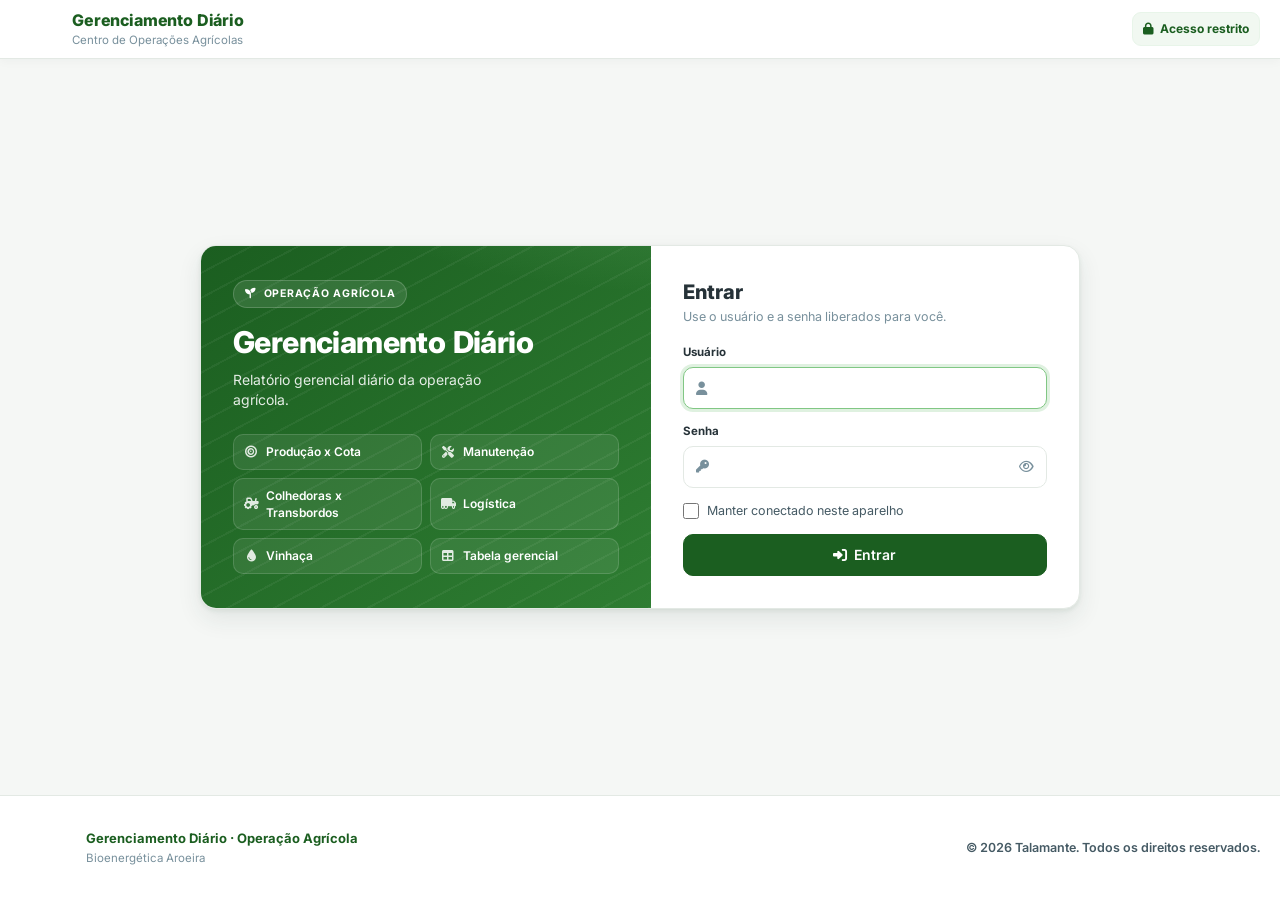
==== acessos.html @ efb39b49 "Add files via upload" ====
<!DOCTYPE html>
<html lang="pt-BR">
<head>
  <meta charset="UTF-8">
  <meta name="viewport" content="width=device-width, initial-scale=1.0">
  <meta name="robots" content="noindex">
  <title>Gerenciar Acessos · Gerenciamento Diário</title>
  <link rel="icon" type="image/png" href="assets/favicon.png">
  <link href="https://fonts.googleapis.com/css2?family=Inter:wght@400;500;600;700;800&display=swap" rel="stylesheet">
  <link rel="stylesheet" href="https://cdnjs.cloudflare.com/ajax/libs/font-awesome/6.5.2/css/all.min.css">
  <link rel="stylesheet" href="style.css?v=20261006b">
  <style>
    body { background: #F4F7F5; }
    .adm { max-width: 760px; margin: 0 auto; padding: 24px 16px 48px; }
    .adm__head { display: flex; align-items: center; gap: 12px; margin-bottom: 18px; }
    .adm__head img { width: 40px; height: 40px; object-fit: contain; }
    .adm__head h1 { font-size: 1.25rem; margin: 0; color: #1F2A24; }
    .adm__head small { color: #6B7A72; }
    .adm__head a { margin-left: auto; text-decoration: none; }
    .box { background: #fff; border: 1px solid #E3E8E4; border-radius: 14px; padding: 18px 18px 16px; margin-bottom: 16px; }
    .box h2 { font-size: 1rem; margin: 0 0 4px; color: #1F2A24; display: flex; align-items: center; gap: 8px; }
    .box h2 i { color: var(--green-700); }
    .box > p { margin: 0 0 14px; color: #6B7A72; font-size: .86rem; line-height: 1.5; }
    .row { display: grid; grid-template-columns: 1fr 1fr auto; gap: 10px; align-items: end; }
    @media (max-width: 600px) { .row { grid-template-columns: 1fr; } }
    .fld { display: grid; gap: 6px; font-size: .8rem; font-weight: 600; color: #46524B; }
    .fld input { font: inherit; font-weight: 500; font-size: .92rem; padding: 9px 11px; border: 1px solid #D5DDD7; border-radius: 10px; background: #FAFCFA; width: 100%; box-sizing: border-box; }
    .fld input:focus { outline: 3px solid rgba(46,125,50,.25); border-color: var(--green-700); background: #fff; }
    .pwrow { display: flex; gap: 6px; }
    table.us { width: 100%; border-collapse: collapse; font-size: .88rem; }
    table.us th, table.us td { text-align: left; padding: 9px 8px; border-bottom: 1px solid #EEF2EF; }
    table.us th { font-size: .74rem; text-transform: uppercase; letter-spacing: .04em; color: #6B7A72; }
    table.us td:last-child { text-align: right; }
    .pend { display: none; align-items: center; gap: 10px; flex-wrap: wrap; background: #FFF8E1; border: 1px solid #F9E0A0; color: #6D5200; border-radius: 12px; padding: 12px 14px; margin-bottom: 16px; font-size: .88rem; }
    .pend.is-on { display: flex; }
    .pend .btn { margin-left: auto; }
    .msg { font-size: .85rem; margin: 10px 0 0; }
    .msg.bad { color: #C62828; } .msg.ok { color: var(--green-700); }
    ol.passos { margin: 0; padding-left: 20px; font-size: .88rem; color: #46524B; line-height: 1.7; }
    code { background: #F1F4F2; padding: 1px 6px; border-radius: 6px; font-size: .85em; }
  </style>
</head>
<body class="auth-locked">
  <main class="adm" id="app"></main>
  <div class="toast" id="toast" role="status" aria-live="polite"></div>

  <script src="acesso.js?v=20261006b"></script>
  <script>
  (async () => {
    const A = window.Acesso, $ = s => document.querySelector(s), esc = A.esc;
    const toast = (h, ms = 3500) => { const t = $('#toast'); t.innerHTML = h; t.classList.add('is-on'); clearTimeout(toast._t); toast._t = setTimeout(() => t.classList.remove('is-on'), ms); };
    const download = (name, obj) => { const a = document.createElement('a'); a.href = URL.createObjectURL(new Blob([JSON.stringify(obj, null, 1)], { type: 'application/json' })); a.download = name; document.body.appendChild(a); a.click(); setTimeout(() => { URL.revokeObjectURL(a.href); a.remove(); }, 500); };
    const genPass = () => { const c = 'ABCDEFGHJKLMNPQRSTUVWXYZabcdefghijkmnpqrstuvwxyz23456789'; const r = crypto.getRandomValues(new Uint32Array(12)); return [...r].map(x => c[x % c.length]).join('').replace(/(.{4})(?!$)/g, '$1-'); };
    let cfg = await A.loadConfig(), pendente = false;

    const shell = inner => {
      document.body.classList.remove('auth-locked');
      $('#app').innerHTML = `<header class="adm__head"><img src="assets/logo-icon.png" alt="" onerror="this.remove()"><div><h1>Gerenciar acessos</h1><small>Usuários liberados do painel Gerenciamento Diário</small></div><a class="btn" href="./"><i class="fa-solid fa-chart-column"></i><span>Abrir painel</span></a></header>${inner}`;
    };

    /* ---------- Primeiro acesso ---------- */
    if (!cfg) {
      shell(`<section class="box"><h2><i class="fa-solid fa-user-shield"></i>Criar o primeiro acesso</h2>
        <p>Ainda não existe <code>acesso.json</code> no site. Crie o seu usuário de administrador — com ele você libera os demais depois.</p>
        <form id="fNew" class="row" autocomplete="off">
          <label class="fld">Usuário<input name="u" required placeholder="ex.: talamante"></label>
          <label class="fld">Senha (mín. 8)<input name="p" type="password" required minlength="8" autocomplete="new-password"></label>
          <button class="btn btn--primary" type="submit"><i class="fa-solid fa-check"></i><span>Criar</span></button>
        </form><p class="msg bad" id="mNew" hidden></p></section>`);
      $('#fNew').addEventListener('submit', async e => {
        e.preventDefault(); const f = e.target;
        if (!A.checkPass(f.p.value)) { $('#mNew').textContent = 'A senha precisa ter pelo menos 8 caracteres.'; $('#mNew').hidden = false; return; }
        cfg = await A.createConfig(f.u.value, f.p.value); pendente = true; manager(true);
      });
      return;
    }

    /* ---------- Login do administrador ---------- */
    A.config = cfg;
    await A.gate();
    manager(false);

    /* ---------- Painel de gestão ---------- */
    function manager(novo) {
      shell(`
        <div class="pend" id="pend"><i class="fa-solid fa-triangle-exclamation"></i><span>Alterações ainda não publicadas. Baixe o <b>acesso.json</b> e substitua no GitHub.</span>
          <button class="btn btn--primary" id="bDown"><i class="fa-solid fa-download"></i><span>Baixar acesso.json</span></button></div>
        ${novo ? `<section class="box"><h2><i class="fa-solid fa-list-check"></i>Para ativar o login</h2><ol class="passos">
          <li>Clique em <b>Baixar acesso.json</b> (aviso amarelo acima).</li>
          <li>Em <b>Proteger arquivos</b> (abaixo), selecione o <code>dados.json</code> e o <code>analise.json</code> atuais e baixe as versões protegidas.</li>
          <li>No GitHub, envie <code>acesso.json</code>, <code>dados.json</code> e <code>analise.json</code> protegidos (junto com <code>acesso.js</code>, <code>acessos.html</code>, <code>index.html</code>, <code>script.js</code> e <code>style.css</code>).</li></ol></section>` : ''}
        <section class="box"><h2><i class="fa-solid fa-users"></i>Usuários liberados</h2>
          <p>Só quem está nesta lista consegue entrar no painel e ler os números.</p>
          <table class="us"><thead><tr><th>Usuário</th><th>Criado em</th><th></th></tr></thead><tbody id="tb"></tbody></table></section>
        <section class="box"><h2><i class="fa-solid fa-user-plus"></i>Liberar usuário</h2>
          <p>Para trocar a senha de alguém, cadastre o mesmo usuário com a nova senha.</p>
          <form id="fAdd" class="row" autocomplete="off">
            <label class="fld">Usuário<input name="u" required placeholder="ex.: joao.silva"></label>
            <label class="fld">Senha (mín. 8)<span class="pwrow"><input name="p" required minlength="8" autocomplete="new-password"><button type="button" class="btn btn--icon" id="bGen" title="Gerar senha forte"><i class="fa-solid fa-wand-magic-sparkles"></i></button></span></label>
            <button class="btn btn--primary" type="submit"><i class="fa-solid fa-plus"></i><span>Liberar</span></button>
          </form><p class="msg" id="mAdd" hidden></p></section>
        <section class="box"><h2><i class="fa-solid fa-lock"></i>Proteger arquivos</h2>
          <p>Selecione o <code>dados.json</code> e/ou o <code>analise.json</code> sem proteção — o painel baixa as versões criptografadas, com o mesmo nome, prontas para o GitHub. (No dia a dia, o botão <b>Importar PDF</b> do painel já faz isso.)</p>
          <label class="btn"><i class="fa-solid fa-file-shield"></i><span>Selecionar arquivos .json</span><input type="file" id="fProt" accept=".json,application/json" multiple hidden></label>
          <p class="msg" id="mProt" hidden></p></section>`);
      const pend = () => $('#pend').classList.toggle('is-on', pendente);
      const draw = async () => {
        const us = (await A.listUsers(cfg)).sort((a, b) => a.nome.localeCompare(b.nome));
        $('#tb').innerHTML = us.map(u => `<tr><td><b>${esc(u.nome)}</b>${u.nome === String(A.user || '').toLowerCase() ? ' <span class="muted">(você)</span>' : ''}</td><td>${u.criadoEm ? new Date(u.criadoEm).toLocaleDateString('pt-BR') : '—'}</td>
          <td><button class="btn btn--icon" data-rm="${esc(u.id)}" data-nome="${esc(u.nome)}" title="Remover acesso"><i class="fa-solid fa-user-minus"></i></button></td></tr>`).join('');
        pend();
      };
      draw();
      $('#bDown').addEventListener('click', () => { download('acesso.json', cfg); pendente = false; pend(); toast('<i class="fa-solid fa-check"></i> acesso.json baixado — substitua no GitHub'); });
      $('#bGen').addEventListener('click', () => { $('#fAdd').p.value = genPass(); });
      $('#tb').addEventListener('click', async e => {
        const b = e.target.closest('[data-rm]'); if (!b) return;
        if (cfg.usuarios.length === 1) return toast('Mantenha pelo menos um usuário');
        if (!confirm(`Remover o acesso de "${b.dataset.nome}"?`)) return;
        cfg = await A.removeUser(cfg, b.dataset.rm); A.config = cfg; pendente = true; draw();
      });
      $('#fAdd').addEventListener('submit', async e => {
        e.preventDefault(); const f = e.target, m = $('#mAdd');
        try {
          cfg = await A.addUser(cfg, f.u.value, f.p.value); A.config = cfg; pendente = true; draw();
          m.className = 'msg ok'; m.innerHTML = `Usuário <b>${esc(f.u.value.trim().toLowerCase())}</b> liberado. Anote a senha e envie para a pessoa: <code>${esc(f.p.value)}</code>`; m.hidden = false; f.reset();
        } catch (err) { m.className = 'msg bad'; m.textContent = err.message; m.hidden = false; }
      });
      $('#fProt').addEventListener('change', async e => {
        const m = $('#mProt'), ok = [];
        for (const file of e.target.files) {
          try { const r = await A.readJson(JSON.parse(await file.text())); download(file.name.replace(/\s*\(\d+\)(?=\.json$)/i, ''), await A.encryptJson(r.data)); ok.push(file.name); }
          catch (err) { m.className = 'msg bad'; m.textContent = `${file.name}: ${err.message}`; m.hidden = false; }
        }
        if (ok.length) { m.className = 'msg ok'; m.textContent = `Protegido(s): ${ok.join(', ')}. Envie para o GitHub.`; m.hidden = false; }
        e.target.value = '';
      });
    }
  })();
  </script>
</body>
</html>
---- style.css ----
/* =========================================================
   Gerenciamento Diário · Operação Agrícola
   Tema claro corporativo — sem frameworks · layout compacto
   ========================================================= */

:root {
  --green-900: #1B5E20;
  --green-700: #2E7D32;
  --green-300: #81C784;
  --green-100: #E8F5E9;
  --green-50:  #F1F8F1;
  --white:     #FFFFFF;
  --bg:        #F5F7F5;
  --text:      #455A64;
  --text-strong: #263238;
  --muted:     #78909C;
  --line:      #E3E9E4;

  --ok:   #2E7D32;
  --warn: #F9A825;
  --bad:  #C62828;
  --ok-bg:   #E8F5E9;
  --warn-bg: #FFF8E1;
  --bad-bg:  #FFEBEE;
  --info-bg: #E3F2FD;
  --info:    #1565C0;

  --radius: 12px;
  --radius-sm: 8px;
  --gap: 12px;
  --shadow: 0 1px 2px rgba(27, 94, 32, .05), 0 4px 14px rgba(38, 50, 56, .05);
  --shadow-hover: 0 2px 4px rgba(27, 94, 32, .08), 0 10px 24px rgba(38, 50, 56, .09);
  --font: "Inter", system-ui, -apple-system, "Segoe UI", Roboto, sans-serif;
  --topbar-h: 96px;
}

*, *::before, *::after { box-sizing: border-box; }
html { scroll-behavior: smooth; scroll-padding-top: calc(var(--topbar-h) + 62px); }
body {
  margin: 0;
  font-family: var(--font);
  font-size: 13px;
  line-height: 1.45;
  color: var(--text);
  background: var(--bg);
  -webkit-font-smoothing: antialiased;
  font-variant-numeric: tabular-nums;
}
h1, h2, h3, h4 { color: var(--text-strong); margin: 0; line-height: 1.2; }
a { color: var(--green-700); }
button, select, input { font: inherit; color: inherit; }

/* ---------------- Topbar ---------------- */
.topbar {
  position: sticky; top: 0; z-index: 50;
  background: var(--white);
  border-bottom: 1px solid var(--line);
  box-shadow: 0 2px 10px rgba(38,50,56,.04);
}
.topbar__inner {
  max-width: 1600px; margin: 0 auto;
  display: flex; align-items: center; justify-content: space-between; gap: 12px;
  padding: 8px 20px;
}
.brand { display: flex; align-items: center; gap: 10px; text-decoration: none; min-width: 0; }
.brand__logo {
  width: 42px; height: 42px; border-radius: 10px; flex: none;
  display: grid; place-items: center; overflow: hidden;
  background: var(--white);
}
.brand__logo img { max-width: 100%; max-height: 100%; object-fit: contain; }
.brand__fallback { display: none; }
.brand__logo.is-fallback {
  background: linear-gradient(135deg, var(--green-900), var(--green-700));
  color: var(--white); font-size: 18px;
}
.brand__logo.is-fallback .brand__fallback { display: block; }
.brand__logo--lg { width: 56px; height: 72px; border-radius: 0; background: transparent; }
.brand__text { display: flex; flex-direction: column; min-width: 0; }
.brand__text strong { color: var(--green-900); font-size: 16px; font-weight: 800; letter-spacing: -.01em; white-space: nowrap; }
.brand__text small { color: var(--muted); font-size: 11.5px; white-space: nowrap; }

.toolbar { display: flex; gap: 6px; flex-wrap: wrap; justify-content: flex-end; align-items: center; }
.report-chip {
  display: inline-flex; align-items: center; gap: 6px; height: 34px; padding: 0 10px;
  border-radius: 9px; background: var(--green-50); color: var(--green-900);
  font-weight: 700; font-size: 12px; border: 1px solid var(--green-100);
}

.btn {
  display: inline-flex; align-items: center; gap: 7px;
  height: 34px; padding: 0 12px;
  border: 1px solid var(--line); border-radius: 9px;
  background: var(--white); color: var(--text-strong);
  font-weight: 600; font-size: 12.5px; cursor: pointer; white-space: nowrap;
  transition: background .15s, border-color .15s, box-shadow .15s, transform .05s;
}
.btn:hover { border-color: var(--green-300); background: var(--green-50); }
.btn:active { transform: translateY(1px); }
.btn:focus-visible, .icon-btn:focus-visible, .seg__btn:focus-visible { outline: 3px solid rgba(46,125,50,.35); outline-offset: 2px; }
.btn i { color: var(--green-700); }
.btn--primary { background: var(--green-900); border-color: var(--green-900); color: var(--white); }
.btn--primary i { color: var(--white); }
.btn--primary:hover { background: var(--green-700); border-color: var(--green-700); }
.btn--ghost { background: transparent; }
.btn--icon { width: 34px; padding: 0; justify-content: center; }
.btn--sm { height: 30px; padding: 0 10px; font-size: 12px; }

.subnav {
  max-width: 1600px; margin: 0 auto;
  display: flex; gap: 2px; overflow-x: auto; scrollbar-width: none;
  padding: 0 20px 6px;
}
.subnav::-webkit-scrollbar { display: none; }
.subnav a {
  flex: none; padding: 5px 11px; border-radius: 999px;
  color: var(--text); text-decoration: none; font-weight: 600; font-size: 12px;
  transition: background .15s, color .15s;
}
.subnav a:hover { background: var(--green-50); color: var(--green-900); }
.subnav a.is-active { background: var(--green-100); color: var(--green-900); }

/* ---------------- Layout ---------------- */
.container { max-width: 1600px; margin: 0 auto; padding: 14px 20px 8px; }
.section { margin-top: 14px; }
.section--tight { margin-top: var(--gap); }
.section--first { margin-top: 0; }
.section__head { display: flex; align-items: center; justify-content: space-between; flex-wrap: wrap; gap: 6px 14px; margin-bottom: 10px; }
.section__head h2 { font-size: 16px; font-weight: 800; letter-spacing: -.01em; display: flex; align-items: center; gap: 8px; }
.section__head h2 i { color: var(--green-700); font-size: 15px; }
.section__head p { margin: 0; color: var(--muted); font-size: 12px; }
.section__head .seg { margin: 0; }
.note { font-style: italic; }

.grid { display: grid; gap: var(--gap); }
.grid--2 { grid-template-columns: repeat(2, minmax(0, 1fr)); }
.grid--4 { grid-template-columns: repeat(4, minmax(0, 1fr)); margin-bottom: var(--gap); }
.grid--maq { grid-template-columns: minmax(0, 2fr) minmax(0, 1fr) minmax(0, 1.2fr); }
.grid--vin { grid-template-columns: minmax(0, 1.6fr) minmax(0, 1fr); }
.grid--ofe { grid-template-columns: minmax(0, 1fr) minmax(0, 1.3fr); align-items: stretch; }
.grid--ofe .turnos { grid-column: 1 / -1; }
.grid--equip { grid-template-columns: minmax(0, 1.6fr) minmax(0, 1fr); align-items: start; }

/* ---------------- Barra de filtros / pesquisa (fixa) ---------------- */
.filters-bar {
  position: sticky; top: var(--topbar-h); z-index: 40;
  background: rgba(245,247,245,.94); backdrop-filter: blur(8px);
  border-bottom: 1px solid var(--line);
}
.filters-bar__inner {
  max-width: 1600px; margin: 0 auto;
  display: flex; flex-wrap: wrap; align-items: center; gap: 8px;
  padding: 8px 20px;
}
.field {
  display: flex; align-items: center; gap: 7px; min-width: 0;
  height: 34px; padding: 0 10px;
  background: var(--white); border: 1px solid var(--line); border-radius: 9px;
}
.field span { font-size: 10px; font-weight: 700; color: var(--muted); text-transform: uppercase; letter-spacing: .04em; flex: none; }
.field select, .field input { border: 0; outline: 0; background: transparent; height: 100%; min-width: 0; font-size: 12.5px; }
.field select { cursor: pointer; font-weight: 600; color: var(--text-strong); max-width: 200px; }
.field--search { flex: 1 1 260px; }
.field--search i { color: var(--muted); font-size: 12px; }
.field--search input { flex: 1; }
.field:focus-within { border-color: var(--green-300); box-shadow: 0 0 0 3px rgba(129,199,132,.25); }

/* ---------------- Cabeçalho executivo (único bloco verde) ---------------- */
.hero {
  position: relative; overflow: hidden;
  display: grid; grid-template-columns: repeat(5, minmax(0,1fr)); gap: 10px;
  padding: 12px; border-radius: 14px; color: var(--white);
  background:
    radial-gradient(900px 200px at 105% -40%, rgba(129,199,132,.30), transparent 60%),
    linear-gradient(120deg, var(--green-900) 0%, var(--green-700) 100%);
  box-shadow: var(--shadow);
}
.hero::after {
  content: ""; position: absolute; inset: 0; pointer-events: none; opacity: .05;
  background: repeating-linear-gradient(-28deg, #fff 0 2px, transparent 2px 22px);
}
.hstat {
  position: relative; z-index: 1; min-width: 0;
  background: rgba(255,255,255,.08); border: 1px solid rgba(255,255,255,.14);
  border-radius: 10px; padding: 9px 14px;
}
.hstat span { display: flex; align-items: center; gap: 6px; font-size: 10.5px; opacity: .88; font-weight: 600; text-transform: uppercase; letter-spacing: .05em; white-space: nowrap; overflow: hidden; text-overflow: ellipsis; }
.hstat strong { display: block; font-size: 21px; font-weight: 800; margin-top: 2px; white-space: nowrap; overflow: hidden; text-overflow: ellipsis; letter-spacing: -.01em; }

/* Semáforo (ponto discreto) */
.sem { display: inline-block; width: 8px; height: 8px; border-radius: 50%; flex: none; }
.sem--ok { background: #43A047; } .sem--warn { background: var(--warn); } .sem--bad { background: #E53935; }
.hstat .sem { box-shadow: 0 0 0 2px rgba(255,255,255,.35); }

.filter-alert {
  margin-top: 8px; display: flex; align-items: center; gap: 8px; flex-wrap: wrap;
  padding: 6px 10px; border-radius: 9px; background: var(--white); color: var(--text); font-size: 12px; border: 1px solid var(--line);
}
.filter-alert i { color: var(--green-700); }
.filter-alert[hidden] { display: none; }
.filter-alert .btn { height: 26px; }

/* ---------------- Resumo executivo (neutro) ---------------- */
.resumo { padding: 6px; }
.resumo { padding: 0; overflow: hidden; }
.resumo__grid { display: grid; grid-template-columns: repeat(6, minmax(0,1fr)); gap: 1px; background: var(--line); }
.ri--urgent { grid-column: span 2; }
.ri {
  display: flex; gap: 10px; align-items: center; min-width: 0;
  padding: 9px 10px; background: var(--white);
}
.ri__ic { width: 30px; height: 30px; border-radius: 8px; flex: none; display: grid; place-items: center; font-size: 12px; background: var(--green-50); color: var(--green-700); }
.ri__tx { min-width: 0; display: flex; flex-direction: column; line-height: 1.25; }
.ri__k { font-size: 10px; font-weight: 700; text-transform: uppercase; letter-spacing: .05em; color: var(--muted); display: flex; align-items: center; gap: 5px; }
.ri__k .sem { width: 7px; height: 7px; }
.ri__v { font-size: 13.5px; font-weight: 800; color: var(--text-strong); white-space: nowrap; overflow: hidden; text-overflow: ellipsis; }
.ri__s { font-size: 11.5px; color: var(--muted); white-space: nowrap; overflow: hidden; text-overflow: ellipsis; }
.ri--urgent .ri__v { color: var(--bad); }

/* ---------------- KPI cards ---------------- */
.kpis { display: grid; grid-template-columns: repeat(auto-fit, minmax(165px, 1fr)); gap: 10px; margin: 10px 0 var(--gap); }
.kpis--sm { grid-template-columns: repeat(auto-fit, minmax(160px, 1fr)); margin: 0 0 var(--gap); }
.kpi {
  position: relative; background: var(--white); border-radius: var(--radius);
  padding: 10px 12px; box-shadow: var(--shadow); border: 1px solid var(--line);
  transition: box-shadow .2s, transform .2s; min-width: 0;
}
.kpi:hover { box-shadow: var(--shadow-hover); transform: translateY(-1px); }
.kpi__top { display: flex; align-items: center; justify-content: space-between; gap: 6px; }
.kpi__label { font-size: 11.5px; font-weight: 600; color: var(--muted); line-height: 1.25; display: flex; align-items: center; gap: 6px; }
.kpi__icon {
  width: 28px; height: 28px; border-radius: 8px; flex: none; font-size: 12px;
  display: grid; place-items: center; background: var(--green-100); color: var(--green-900);
}
.kpi__icon.is-bad { background: var(--bad-bg); color: var(--bad); }
.kpi__icon.is-warn { background: var(--warn-bg); color: #B7791F; }
.kpi__value { font-size: 20px; font-weight: 800; color: var(--text-strong); margin-top: 4px; letter-spacing: -.02em; white-space: nowrap; overflow: hidden; text-overflow: ellipsis; }
.kpi__value small { font-size: 12px; font-weight: 600; color: var(--muted); margin-left: 3px; }
.kpi__value.neg { color: var(--bad); }
.kpi__value.pos { color: var(--ok); }
.kpi__sub { font-size: 11.5px; color: var(--muted); margin-top: 2px; white-space: nowrap; overflow: hidden; text-overflow: ellipsis; }
.kpi__sub b { color: var(--text-strong); }
.bar { height: 5px; border-radius: 99px; background: var(--green-100); margin-top: 7px; overflow: hidden; }
.bar > i { display: block; height: 100%; border-radius: inherit; background: var(--green-700); }
.bar > i.warn { background: var(--warn); }
.bar > i.bad { background: var(--bad); }

/* ---------------- Cards ---------------- */
.card {
  background: var(--white); border-radius: var(--radius); border: 1px solid var(--line);
  box-shadow: var(--shadow); padding: 12px 14px; min-width: 0;
  display: flex; flex-direction: column;
}
.card--flat { margin-top: 0; }
.card__head { display: flex; justify-content: space-between; align-items: flex-start; gap: 10px; margin-bottom: 8px; }
.card__head h3 { font-size: 13.5px; font-weight: 700; }
.h-sub { font-size: 11px; font-weight: 600; color: var(--muted); margin-left: 4px; text-transform: lowercase; }
.hint, .legend-inline { margin: 1px 0 0; font-size: 11.5px; color: var(--muted); }
.legend-inline { display: flex; flex-wrap: wrap; align-items: center; gap: 2px 10px; }
.dot { display: inline-block; width: 8px; height: 8px; border-radius: 3px; margin-right: 4px; vertical-align: 0; }
.dot--ok { background: var(--ok); } .dot--warn { background: var(--warn); } .dot--bad { background: var(--bad); }
.card__tools { display: flex; gap: 5px; flex: none; align-items: center; }
.icon-btn {
  width: 28px; height: 28px; border-radius: 7px; border: 1px solid var(--line); font-size: 12px;
  background: var(--white); color: var(--text); cursor: pointer; display: grid; place-items: center;
  transition: background .15s, color .15s, border-color .15s;
}
.icon-btn:hover { background: var(--green-50); color: var(--green-900); border-color: var(--green-300); }
.mini-select { height: 28px; border: 1px solid var(--line); border-radius: 7px; padding: 0 6px; background: var(--white); font-size: 11.5px; font-weight: 600; cursor: pointer; }

.chart-box { position: relative; height: 270px; flex: 1; min-height: 200px; }
.chart-box--sm { height: 220px; }
.chart-box--auto { flex: none; min-height: 0; }

.card:fullscreen { padding: 24px; border-radius: 0; overflow: auto; }
.card:fullscreen .chart-box { height: calc(100vh - 140px) !important; }

/* ---------------- Ranking ---------------- */
.ranking { display: flex; flex-direction: column; gap: 3px; }
.rank-row {
  display: grid; grid-template-columns: 24px 118px 1fr 70px; align-items: center; gap: 8px;
  padding: 3px 6px; border-radius: 8px; transition: background .15s;
}
.rank-row:hover { background: var(--green-50); }
.rank-row--vin { grid-template-columns: 120px 1fr 64px; padding: 6px; }
.rank-pos {
  width: 22px; height: 22px; border-radius: 6px; display: grid; place-items: center;
  font-weight: 800; font-size: 11px; background: var(--bg); color: var(--text-strong);
}
.rank-row:nth-child(1) .rank-pos { background: var(--green-900); color: #fff; }
.rank-row:nth-child(2) .rank-pos { background: var(--green-700); color: #fff; }
.rank-row:nth-child(3) .rank-pos { background: var(--green-300); color: var(--green-900); }
.rank-name { font-weight: 700; color: var(--text-strong); font-size: 12.5px; line-height: 1.15; }
.rank-name small { display: block; font-weight: 500; color: var(--muted); font-size: 10.5px; }
.rank-track { position: relative; height: 18px; background: var(--bg); border-radius: 5px; }
.rank-fill { position: absolute; left: 0; top: 0; bottom: 0; border-radius: 5px; transition: width .6s cubic-bezier(.2,.8,.2,1); }
.rank-fill.ok { background: linear-gradient(90deg, #43A047, var(--ok)); }
.rank-fill.warn { background: linear-gradient(90deg, #FBC02D, var(--warn)); }
.rank-fill.bad { background: linear-gradient(90deg, #E53935, var(--bad)); }
.rank-meta { position: absolute; top: -3px; bottom: -3px; width: 2px; background: var(--text-strong); border-radius: 2px; }
.rank-label { position: absolute; left: 7px; top: 50%; transform: translateY(-50%); font-size: 10.5px; font-weight: 700; color: #fff; white-space: nowrap; text-shadow: 0 1px 2px rgba(0,0,0,.25); }
.rank-label.out { color: var(--text-strong); text-shadow: none; }
.rank-val { text-align: right; line-height: 1.1; white-space: nowrap; }
.rank-val strong { font-size: 13px; font-weight: 800; }
.rank-val small { margin-left: 2px; }
.rank-val small { font-size: 10.5px; font-weight: 600; }
.t-ok { color: var(--ok); } .t-warn { color: #B7791F; } .t-bad { color: var(--bad); }

/* ---------------- Segmented ---------------- */
.seg { display: inline-flex; background: var(--white); border: 1px solid var(--line); border-radius: 10px; padding: 3px; gap: 3px; margin-bottom: 10px; box-shadow: var(--shadow); }
.seg__btn { border: 0; background: transparent; padding: 5px 12px; border-radius: 7px; font-weight: 600; font-size: 12px; cursor: pointer; color: var(--text); }
.seg__btn:hover { background: var(--green-50); }
.seg__btn.is-active { background: var(--green-900); color: #fff; }

/* ---------------- Inteligência operacional (compacta e neutra) ---------------- */
.intel { padding: 10px 12px; }
.prio { display: grid; grid-template-columns: repeat(6, minmax(0,1fr)); gap: 0; margin-bottom: 10px; border: 1px solid var(--line); border-radius: 10px; overflow: hidden; }
.prio__it { display: flex; gap: 8px; align-items: center; min-width: 0; padding: 8px 10px; border-right: 1px solid var(--line); background: var(--white); }
.prio__it:last-child { border-right: 0; }
.prio__n { width: 20px; height: 20px; border-radius: 6px; flex: none; display: grid; place-items: center; font-size: 10.5px; font-weight: 800; background: var(--green-50); color: var(--green-900); }
.prio__it > div { min-width: 0; display: flex; flex-direction: column; line-height: 1.2; }
.prio__k { font-size: 9.5px; font-weight: 700; text-transform: uppercase; letter-spacing: .04em; color: var(--muted); white-space: nowrap; overflow: hidden; text-overflow: ellipsis; }
.prio__it b { font-size: 12.5px; color: var(--text-strong); white-space: nowrap; overflow: hidden; text-overflow: ellipsis; }
.prio__it small { font-size: 11px; font-weight: 700; white-space: nowrap; overflow: hidden; text-overflow: ellipsis; }
.prio__it--ok small { color: var(--ok); } .prio__it--warn small { color: #9A6A00; } .prio__it--bad small { color: var(--bad); }

.ftiles { display: grid; grid-template-columns: repeat(5, minmax(0,1fr)); gap: 8px; }
.ft { min-width: 0; padding: 7px 9px; border-radius: 9px; background: var(--white); border: 1px solid var(--line); }
.ft__head { display: flex; align-items: center; gap: 6px; margin-bottom: 3px; }
.ft__head strong { font-size: 12.5px; font-weight: 800; color: var(--text-strong); white-space: nowrap; overflow: hidden; text-overflow: ellipsis; }
.ft__head .pill { margin-left: auto; min-width: 0; font-size: 10.5px; padding: 0 7px; }
.ft__sig { list-style: none; margin: 0; padding: 0; display: flex; flex-direction: column; gap: 1px; }
.ft__sig li { display: flex; gap: 6px; align-items: baseline; font-size: 11.5px; line-height: 1.35; min-width: 0; }
.ft__sig li span { white-space: nowrap; overflow: hidden; text-overflow: ellipsis; }
.ft__sig i { font-size: 10px; flex: none; }
.s-ok i { color: var(--ok); } .s-warn i { color: var(--warn); } .s-bad i { color: var(--bad); }
.ft__more { font-size: 9.5px; font-weight: 700; color: var(--muted); background: var(--bg); border-radius: 99px; padding: 0 6px; cursor: help; }
.t-green { color: var(--green-700); }

/* ---------------- CTT: fazendas ---------------- */
.grid--faz { grid-template-columns: minmax(0, 1.2fr) minmax(0, 1fr); }
.agro-kpis { display: grid; grid-template-columns: repeat(4, minmax(0,1fr)); gap: 6px; margin-bottom: 10px; }
.agro-kpis div { background: var(--bg); border-radius: 8px; padding: 6px 9px; min-width: 0; }
.agro-kpis span { display: block; font-size: 9.5px; font-weight: 700; text-transform: uppercase; letter-spacing: .04em; color: var(--muted); white-space: nowrap; }
.agro-kpis b { font-size: 14px; color: var(--text-strong); white-space: nowrap; }
.agro-kpis small { font-size: 10px; color: var(--muted); font-weight: 600; }
.sub-title { font-size: 11px; font-weight: 700; text-transform: uppercase; letter-spacing: .04em; color: var(--muted); margin: 2px 0 8px; }
.mini-rank .bar > i { background: var(--green-700); }
.fz { display: inline-flex; gap: 6px; align-items: center; }

.grad-legend { display: flex; align-items: center; gap: 8px; margin-top: 6px; font-size: 10.5px; font-weight: 700; color: var(--muted); }
.grad-legend > i { flex: 1; height: 8px; border-radius: 99px; background: linear-gradient(90deg, #C62828 0 25%, #F9A825 25% 50%, #7CB342 50% 75%, #1B5E20 75% 100%); order: 2; }
.grad-legend > span:first-child { order: 1; text-transform: uppercase; letter-spacing: .04em; }
.grad-legend__lbl { order: 3; display: flex; gap: 10px; }
.grad-legend__lbl b:nth-child(1) { color: #B7791F; } .grad-legend__lbl b:nth-child(2) { color: #558B2F; } .grad-legend__lbl b:nth-child(3) { color: #1B5E20; }
.tatr-dot { display: inline-block; width: 8px; height: 8px; border-radius: 50%; margin-right: 5px; vertical-align: 0; }

/* ---------------- Tabelas simples ---------------- */
.simple-table { width: 100%; border-collapse: collapse; font-size: 12px; }
.simple-table th { text-align: left; background: var(--green-50); color: var(--green-900); font-size: 10.5px; font-weight: 700; text-transform: uppercase; letter-spacing: .03em; padding: 6px 8px; border-bottom: 2px solid var(--green-300); white-space: nowrap; }
.simple-table td { padding: 5px 8px; border-bottom: 1px solid var(--line); white-space: nowrap; }
.simple-table .num { text-align: right; }
.simple-table tr.sub td { background: #FAFBFA; font-weight: 600; }
.simple-table tr.tot td, .simple-table tfoot td { background: var(--green-100); font-weight: 800; color: var(--green-900); border-bottom: 0; }
.simple-table tbody tr:hover td { background: var(--green-50); }
.sw { display: inline-block; width: 9px; height: 9px; border-radius: 3px; margin-right: 6px; vertical-align: 0; }
.mini-table { overflow-x: auto; }
.mini-table .simple-table th, .mini-table .simple-table td { padding: 5px 5px; }

/* ---------------- Mini ranking (máquinas) / ofensores ---------------- */
.mini-rank, .ofe-rank { list-style: none; margin: 0; padding: 0; display: flex; flex-direction: column; gap: 7px; }
.mini-rank li, .ofe-rank li { display: grid; grid-template-columns: 22px 1fr auto; gap: 8px; align-items: center; }
.mini-rank .pos, .ofe-rank .pos { width: 22px; height: 22px; border-radius: 6px; display: grid; place-items: center; font-weight: 800; font-size: 11px; }
.mini-rank .pos { background: var(--green-100); color: var(--green-900); }
.ofe-rank .pos { background: var(--bad-bg); color: var(--bad); }
.mini-rank .nm, .ofe-rank .nm { font-weight: 600; color: var(--text-strong); font-size: 12px; }
.mini-rank .nm small { color: var(--muted); font-weight: 500; font-size: 10.5px; margin-left: 4px; }
.mini-rank .bar, .ofe-rank .bar { margin-top: 4px; height: 5px; background: var(--bg); }
.ofe-rank .bar > i { background: linear-gradient(90deg, #EF9A9A, var(--bad)); }
.mini-rank .vl, .ofe-rank .vl { text-align: right; font-weight: 800; font-size: 12.5px; color: var(--text-strong); line-height: 1.1; }
.mini-rank .vl small, .ofe-rank .vl small { display: block; font-weight: 600; color: var(--muted); font-size: 10.5px; }

/* ---------------- Equipamentos ---------------- */
.equip { display: grid; grid-template-columns: repeat(auto-fill, minmax(175px, 1fr)); gap: 8px; }
.eq {
  background: var(--white); border: 1px solid var(--line); border-radius: var(--radius); box-shadow: var(--shadow);
  padding: 9px 11px; display: grid; grid-template-columns: 50px 1fr; gap: 10px; align-items: center;
}
.ring {
  --p: 0; --c: var(--ok);
  width: 50px; height: 50px; border-radius: 50%;
  background: conic-gradient(var(--c) calc(var(--p) * 1%), var(--green-100) 0);
  display: grid; place-items: center;
}
.ring::before { content: ""; grid-area: 1/1; width: 38px; height: 38px; border-radius: 50%; background: var(--white); }
.ring span { grid-area: 1/1; position: relative; font-size: 11px; font-weight: 800; color: var(--text-strong); }
.eq h4 { font-size: 12.5px; display: flex; align-items: center; gap: 5px; }
.eq h4 i { color: var(--green-700); font-size: 11px; }
.eq small { display: block; color: var(--muted); font-size: 10px; font-weight: 700; text-transform: uppercase; letter-spacing: .04em; }
.eq__nums { display: flex; gap: 12px; margin-top: 3px; }
.eq__nums div { line-height: 1.05; }
.eq__nums b { font-size: 17px; font-weight: 800; color: var(--text-strong); }
.eq__nums b.man { color: var(--bad); }
.eq__nums span { display: block; font-size: 10px; color: var(--muted); }

/* ---------------- Ofensores (turnos) ---------------- */
.turnos { display: grid; grid-template-columns: repeat(3, minmax(0,1fr)); gap: 8px; }
.turno { background: var(--white); border: 1px solid var(--line); border-radius: var(--radius); box-shadow: var(--shadow); padding: 10px 12px; min-width: 0; }
.turno header { display: flex; justify-content: space-between; align-items: center; gap: 6px; margin-bottom: 8px; }
.turno h4 { font-size: 13px; display: flex; gap: 6px; align-items: center; }
.turno h4 i { color: var(--green-700); }
.badge { font-size: 10.5px; font-weight: 700; padding: 2px 8px; border-radius: 99px; background: var(--bad-bg); color: var(--bad); white-space: nowrap; }
.badge--ok { background: var(--ok-bg); color: var(--ok); }
.turno ul { list-style: none; margin: 0; padding: 0; display: flex; flex-direction: column; gap: 5px; }
.turno li { font-size: 12px; padding: 5px 7px; background: var(--bg); border-radius: 7px; display: flex; flex-wrap: wrap; gap: 4px; }
.chip { display: inline-block; font-size: 10.5px; font-weight: 600; padding: 1px 7px; border-radius: 99px; background: var(--white); border: 1px solid var(--line); color: var(--text-strong); }
.empty { display: flex; flex-direction: column; align-items: center; gap: 5px; padding: 14px 6px; color: var(--muted); font-size: 12px; text-align: center; }
.empty i { font-size: 20px; color: var(--green-300); }

/* ---------------- Tabelas (DataTables) ---------------- */
.card--table { overflow: hidden; }
.table-wrap { overflow-x: auto; -webkit-overflow-scrolling: touch; }
table.dataTable { font-size: 12px; border-collapse: separate !important; }
table.dataTable thead th {
  background: var(--green-50); color: var(--green-900); font-weight: 700; font-size: 10.5px;
  text-transform: uppercase; letter-spacing: .03em; border-bottom: 2px solid var(--green-300) !important; white-space: nowrap;
  padding: 7px 14px 7px 6px !important;
}
table.dataTable tbody td { border-top: 1px solid var(--line); white-space: nowrap; padding: 5px 6px !important; }
table.dataTable tbody tr:hover > * { box-shadow: inset 0 0 0 9999px rgba(129,199,132,.10) !important; }
table.dataTable td.num, table.dataTable th.num { text-align: right; }
div.dt-container .dt-search input, div.dt-container .dt-length select {
  border: 1px solid var(--line); border-radius: 7px; padding: 3px 7px; background: var(--white);
}
div.dt-container .dt-layout-row { margin: 4px 0 !important; }
div.dt-container .dt-paging .dt-paging-button { padding: 3px 9px !important; }
div.dt-container .dt-paging .dt-paging-button.current,
div.dt-container .dt-paging .dt-paging-button.current:hover {
  background: var(--green-900) !important; color: #fff !important; border-color: var(--green-900) !important; border-radius: 7px;
}
div.dt-container .dt-paging .dt-paging-button:hover { background: var(--green-100) !important; color: var(--green-900) !important; border-color: var(--green-100) !important; border-radius: 7px; }
div.dt-container .dt-info, div.dt-container .dt-length, div.dt-container .dt-search { font-size: 11.5px; color: var(--muted); }
.pill { display: inline-block; min-width: 52px; text-align: center; padding: 1px 7px; border-radius: 99px; font-weight: 700; font-size: 11px; }
.pill.ok { background: var(--ok-bg); color: var(--ok); }
.pill.warn { background: var(--warn-bg); color: #9A6A00; }
.pill.bad { background: var(--bad-bg); color: var(--bad); }
.muted { color: var(--muted); }
.tag { font-size: 10px; color: var(--muted); font-weight: 600; margin-left: 2px; }

/* ---------------- Rodapé ---------------- */
.footer { margin-top: 28px; background: var(--white); border-top: 1px solid var(--line); }
.footer__inner {
  max-width: 1600px; margin: 0 auto; padding: 16px 20px;
  display: flex; align-items: center; justify-content: space-between; gap: 14px; flex-wrap: wrap;
}
.footer__brand { display: flex; align-items: center; gap: 10px; }
.footer__brand strong { display: block; color: var(--green-900); font-size: 13px; }
.footer__brand small { color: var(--muted); font-size: 11.5px; }
.copyright { margin: 0; font-weight: 600; color: var(--text); font-size: 12.5px; }

/* ---------------- Import: dropzone, modal, toast ---------------- */
.dropzone {
  position: fixed; inset: 0; z-index: 200; display: none; place-items: center;
  background: rgba(27,94,32,.85); color: #fff; text-align: center;
}
.dropzone.is-on { display: grid; }
.dropzone > div { border: 3px dashed rgba(255,255,255,.7); border-radius: 24px; padding: 48px 56px; }
.dropzone i { font-size: 48px; }
.dropzone p { font-size: 18px; font-weight: 700; margin: 12px 0 0; }

.modal { position: fixed; inset: 0; z-index: 210; display: grid; place-items: center; background: rgba(38,50,56,.45); padding: 16px; }
.modal[hidden] { display: none; }
.modal__box { background: var(--white); border-radius: 16px; width: min(560px, 100%); max-height: 90vh; overflow: auto; box-shadow: 0 24px 60px rgba(0,0,0,.25); }
.modal__box > header { display: flex; justify-content: space-between; align-items: center; padding: 14px 18px; border-bottom: 1px solid var(--line); }
.modal__box > header h3 { font-size: 15px; }
.modal__body { padding: 14px 18px; font-size: 13px; }
.modal__box > footer { display: flex; justify-content: flex-end; gap: 8px; padding: 10px 18px 14px; flex-wrap: wrap; }
.check-list { list-style: none; padding: 0; margin: 10px 0 0; display: grid; gap: 5px; }
.check-list li { display: flex; gap: 8px; align-items: baseline; }
.check-list .fa-circle-check { color: var(--ok); }
.check-list .fa-circle-exclamation { color: #B7791F; }
.summary { display: grid; grid-template-columns: repeat(3, 1fr); gap: 8px; margin-top: 10px; }
.summary div { background: var(--bg); border-radius: 10px; padding: 8px 10px; }
.summary span { display: block; font-size: 11px; color: var(--muted); }
.summary b { font-size: 15px; color: var(--text-strong); }
.spinner { width: 34px; height: 34px; border: 3px solid var(--green-100); border-top-color: var(--green-700); border-radius: 50%; animation: spin 0.8s linear infinite; margin: 8px auto; }
@keyframes spin { to { transform: rotate(360deg); } }

.toast {
  position: fixed; bottom: 20px; left: 50%; z-index: 220;
  background: var(--text-strong); color: #fff; padding: 10px 16px; border-radius: 10px; font-weight: 600; font-size: 13px;
  box-shadow: 0 10px 30px rgba(0,0,0,.2); transition: transform .25s, opacity .25s; max-width: calc(100vw - 32px);
  opacity: 0; pointer-events: none; transform: translate(-50%, 200%);
}
.toast.is-on { transform: translate(-50%, 0); opacity: 1; }

.skeleton-msg { grid-column: 1/-1; background: var(--white); border: 1px dashed var(--green-300); border-radius: var(--radius); padding: 22px; text-align: center; }

/* ---------------- Responsivo ---------------- */
@media (max-width: 1280px) {
  .prio { grid-template-columns: repeat(3, minmax(0,1fr)); }
  .prio__it:nth-child(3n) { border-right: 0; }
  .prio__it:nth-child(-n+3) { border-bottom: 1px solid var(--line); }
  .grid--maq { grid-template-columns: 1fr 1fr; }
  .grid--maq > :first-child { grid-column: 1 / -1; }
}
@media (max-width: 1100px) {
  .resumo__grid { grid-template-columns: repeat(3, minmax(0,1fr)); }
  .ri--urgent { grid-column: span 2; }
  .ftiles { grid-template-columns: repeat(3, minmax(0,1fr)); }
  .grid--4 { grid-template-columns: repeat(2, minmax(0, 1fr)); }
  .grid--equip, .grid--faz { grid-template-columns: 1fr; }
  .hero { grid-template-columns: repeat(3, minmax(0,1fr)); }
}
@media (max-width: 900px) {
  .grid--2, .grid--vin { grid-template-columns: 1fr; }
}
@media (max-width: 760px) {
  :root { --gap: 8px; }
  .topbar__inner { padding: 6px 10px; }
  .toolbar { flex-wrap: nowrap; gap: 5px; }
  .toolbar .btn span { display: none; }
  .toolbar .btn { width: 32px; height: 32px; padding: 0; justify-content: center; }
  .toolbar #btnJson, .toolbar #btnCsvAll, .toolbar #btnFull { display: none; }
  .brand__logo { width: 32px; height: 32px; }
  .brand__text small { display: none; }
  .report-chip { height: 32px; padding: 0 8px; }
  .subnav { padding: 0 10px 5px; }
  .filters-bar { position: static; }
  .filters-bar__inner { padding: 8px 10px; gap: 6px; }
  .field { flex: 1 1 calc(50% - 6px); }
  .field--search { flex-basis: 100%; }
  .field select { max-width: none; flex: 1; }
  .container { padding: 8px 8px 4px; }
  .section { margin-top: 14px; }
  .hero { grid-template-columns: repeat(2, minmax(0,1fr)); padding: 8px; gap: 6px; }
  .hero .hstat:first-child { grid-column: 1 / -1; }
  .hstat { padding: 7px 10px; }
  .hstat strong { font-size: 16px; }
  .kpis, .kpis--sm { grid-template-columns: repeat(2, minmax(0,1fr)); gap: 6px; }
  .kpi { padding: 8px 9px; }
  .kpi__value { font-size: 16px; }
  .kpi__sub { white-space: normal; }
  .resumo__grid { grid-template-columns: 1fr 1fr; }
  .ri { padding: 7px 6px; gap: 7px; }
  .ri__ic { width: 24px; height: 24px; font-size: 11px; }
  .ri__v { font-size: 12.5px; white-space: normal; }
  .ri__s { font-size: 10.5px; white-space: normal; }
  .ri--urgent { grid-column: 1 / -1; }
  #kpis .kpi:last-child:nth-child(odd) { grid-column: 1 / -1; }
  .ft__more { display: none; }
  .brand { flex: 1; min-width: 0; }
  .brand__text strong { overflow: hidden; text-overflow: ellipsis; }
  .prio { grid-template-columns: 1fr 1fr; }
  .prio__it { border-right: 1px solid var(--line) !important; border-bottom: 1px solid var(--line); }
  .prio__it:nth-child(2n) { border-right: 0 !important; }
  .ftiles { grid-template-columns: 1fr 1fr; gap: 6px; }
  .ft__sig li { font-size: 10.5px; }
  .chart-box { height: 210px; }
  .chart-box--sm { height: 180px; }
  .grid--4, .grid--maq, .grid--ofe { grid-template-columns: 1fr; }
  .grid--maq > :first-child { grid-column: auto; }
  .turnos { grid-template-columns: 1fr; }
  .agro-kpis { grid-template-columns: repeat(2, minmax(0,1fr)); }
  .rank-row { grid-template-columns: 22px 88px 1fr 58px; gap: 6px; padding: 3px 2px; }
  .rank-row--vin { grid-template-columns: 90px 1fr 54px; }
  .summary { grid-template-columns: 1fr 1fr; }
  .section__head .seg { width: 100%; display: flex; }
  .seg__btn { flex: 1; }
  .card { padding: 9px 10px; }
}
@media (max-width: 420px) {
  .brand__text strong { font-size: 14px; }
}

/* ---------------- Impressão ---------------- */
.print-img { display: none; }
@page { size: A4 landscape; margin: 8mm; }
@media print {
  html, body { background: #fff !important; }
  body { font-size: 10.5px; -webkit-print-color-adjust: exact; print-color-adjust: exact; }
  .topbar { position: static; box-shadow: none; }
  .toolbar .btn, .subnav, .filters-bar, .ft__more, .card__tools, .seg, .dropzone, .modal, .toast, .filter-alert .btn,
  div.dt-container .dt-search, div.dt-container .dt-length, div.dt-container .dt-paging { display: none !important; }
  .container { padding: 0; max-width: none; }
  .section { margin-top: 10px; }
  .section__head { break-after: avoid; page-break-after: avoid; }
  .card, .kpi, .hero, .ft, .eq, .turno, .ri, .prio__it { box-shadow: none !important; }
  .kpi, .hero, .ft, .eq, .turno, .ri, .rank-row, .chart-box, .resumo, .prio { break-inside: avoid; page-break-inside: avoid; }
  .kpi:hover { transform: none; }
  .chart-box, .chart-box--sm { height: 200px !important; min-height: 0; flex: none !important; overflow: hidden; }
  .card:not(.card--table) { break-inside: avoid; page-break-inside: avoid; }
  .chart-box canvas { display: none !important; }
  .print-img { display: block; width: 100%; height: 100%; object-fit: contain; }
  .table-wrap { overflow: visible; }
  table.dataTable { font-size: 8.5px; }
  .footer { margin-top: 10px; }
}

/* KPIs: 5 cards em uma linha no desktop */
.kpis--in { margin: 0 0 8px; }
.kpis--in .kpi { box-shadow: none; }
@media (min-width: 1300px) { #kpis { grid-template-columns: repeat(4, minmax(0, 1fr)); } }

/* ---------------- Colhedoras x Transbordos (análise diária) ---------------- */
.cxt-resumo { display: flex; flex-direction: row; gap: 12px; align-items: flex-start; padding: 12px 14px; margin-bottom: var(--gap); }
.cxt-resumo > i { color: var(--green-700); font-size: 16px; margin-top: 2px; }
.cxt-resumo p { margin: 0; font-size: 13px; color: var(--text-strong); line-height: 1.5; }
.cxt-resumo small { display: block; margin-top: 4px; font-size: 11px; color: var(--muted); }
.cxt-vazio { width: 100%; text-align: center; color: var(--muted); font-weight: 600; padding: 6px 0; }
.cxt { display: grid; grid-template-columns: repeat(5, minmax(0, 1fr)); gap: var(--gap); }
.cx { background: var(--white); border: 1px solid var(--line); border-radius: var(--radius); box-shadow: var(--shadow); padding: 12px; display: flex; flex-direction: column; gap: 8px; min-width: 0; }
.cx header { display: flex; flex-direction: column; gap: 4px; }
.cx header strong { font-size: 14px; color: var(--text-strong); }
.cx header .pill { align-self: flex-start; min-width: 0; text-align: left; white-space: normal; line-height: 1.3; padding: 2px 8px; }
.cx__t { width: 100%; border-collapse: collapse; font-size: 11.5px; }
.cx__t th { padding-left: 6px !important; font-size: 9px; font-weight: 700; text-transform: uppercase; letter-spacing: .04em; color: var(--muted); text-align: right; padding: 0 0 4px; }
.cx__t th:first-child { text-align: left; }
.cx__t td { padding: 4px 0; border-top: 1px solid var(--line); text-align: right; white-space: nowrap; font-weight: 700; color: var(--text-strong); }
.cx__t td:first-child { text-align: left; font-weight: 500; color: var(--text); }
.cx__t td .sem { margin-right: 5px; vertical-align: 0; }
.cx__a { margin: 0; font-size: 12px; line-height: 1.45; color: var(--text); }
.cx__acao { margin: auto 0 0; font-size: 12px; line-height: 1.4; padding: 7px 9px; border-radius: 8px; background: var(--green-50); color: var(--text-strong); }
.cx__acao b { color: var(--green-900); }
@media (max-width: 1300px) { .cxt { grid-template-columns: repeat(3, minmax(0, 1fr)); } }
@media (max-width: 900px) { .cxt { grid-template-columns: repeat(2, minmax(0, 1fr)); } }
@media (max-width: 560px) { .cxt { grid-template-columns: 1fr; } }
@media print { .cx { break-inside: avoid; page-break-inside: avoid; box-shadow: none; } }

/* Card em largura total abaixo de uma grade */
.card--wide { margin-top: var(--gap); }
.cx__t td:first-child { white-space: normal; line-height: 1.25; padding-right: 6px; }
.cx { overflow: hidden; }

/* ---------------- Mapa TCH x ATR: botões de frente ---------------- */
.card__head .chips { display: flex; flex-wrap: wrap; gap: 4px; flex: 1; justify-content: center; align-self: center; }
.chip-btn {
  height: 24px; padding: 0 9px; border-radius: 99px; border: 1px solid var(--line); background: var(--white);
  font-size: 11px; font-weight: 600; color: var(--text); cursor: pointer; white-space: nowrap;
  transition: background .15s, color .15s, border-color .15s;
}
.chip-btn:hover { border-color: var(--green-300); background: var(--green-50); color: var(--green-900); }
.chip-btn.is-on { background: var(--green-900); border-color: var(--green-900); color: #fff; }

/* ---------------- Produção não entregue por manutenção ---------------- */
#perdaCard { margin-top: var(--gap); }
.perda-resumo { display: grid; grid-template-columns: repeat(4, minmax(0,1fr)); gap: 6px; margin-bottom: 10px; }
.perda-resumo > div { background: var(--bg); border-radius: 8px; padding: 7px 10px; min-width: 0; }
.perda-resumo span { display: block; font-size: 10px; font-weight: 700; text-transform: uppercase; letter-spacing: .04em; color: var(--muted); }
.perda-resumo b { font-size: 15px; color: var(--text-strong); }
.perda-resumo .cxt-vazio { grid-column: 1 / -1; }
#perdaTable .tag { display: block; margin: 0; font-weight: 500; }
#perdaNota { margin-top: 8px; }
@media (max-width: 760px) { .perda-resumo { grid-template-columns: 1fr 1fr; } }

/* ---------------- Colhedoras x Transbordos: alerta, timeline e perda ---------------- */
.cx__alerta { display: flex; gap: 7px; align-items: flex-start; font-size: 11.5px; line-height: 1.4; padding: 7px 9px; border-radius: 8px; background: var(--bad-bg); color: #8E1B1B; border: 1px solid #FFCDD2; }
.cx__alerta i { color: var(--bad); margin-top: 2px; }
.cx__tl { border-top: 1px solid var(--line); padding-top: 6px; }
.cx__tl-h { display: block; font-size: 9.5px; font-weight: 700; text-transform: uppercase; letter-spacing: .04em; color: var(--muted); margin-bottom: 3px; }
.cx__tlt { width: 100%; border-collapse: collapse; font-size: 11px; }
.cx__tlt td { padding: 3px 0; vertical-align: top; border-bottom: 1px dashed var(--line); }
.cx__tlt td:first-child { color: var(--text); padding-right: 6px; }
.cx__tlt td:first-child small { color: var(--muted); }
.cx__tlt td:nth-child(2) { font-weight: 700; color: var(--text-strong); white-space: nowrap; padding-right: 6px; }
.cx__tlt td:nth-child(3) small { color: var(--muted); }
.cx__tlt .sem { margin-right: 4px; vertical-align: 0; }
.cx__perda { margin: 0; font-size: 11.5px; padding: 6px 9px; border-radius: 8px; background: #FFF7F7; color: var(--text-strong); }
.cx__perda i { color: var(--bad); margin-right: 4px; }
.cxt { grid-template-columns: repeat(auto-fill, minmax(380px, 1fr)); }
@media (max-width: 560px) { .cxt { grid-template-columns: 1fr; } }

.kpi__share{display:inline-block;margin-left:8px;padding:1px 7px;border-radius:999px;background:#E8F5E9;color:#1B5E20;font-size:.78rem;font-weight:700;letter-spacing:0}

/* ---------- Login (mesmo padrão do painel) ---------- */
body.auth-locked > *:not(.auth):not(script) { display: none !important; }
.auth { position: fixed; inset: 0; z-index: 400; display: flex; flex-direction: column; background: var(--bg); overflow-y: auto; }
.auth .topbar { position: static; }
.auth .brand { cursor: default; }
.auth__main { flex: 1; display: grid; place-items: center; padding: 28px 16px; }
.auth__card {
  width: 100%; max-width: 880px; display: grid; grid-template-columns: 1.05fr 1fr;
  background: var(--white); border: 1px solid var(--line); border-radius: 16px; overflow: hidden; box-shadow: var(--shadow-hover);
}
.auth__hero {
  position: relative; overflow: hidden; color: var(--white); padding: 34px 32px;
  display: flex; flex-direction: column; justify-content: center; gap: 10px;
  background:
    radial-gradient(700px 260px at 110% -30%, rgba(129,199,132,.32), transparent 60%),
    linear-gradient(140deg, var(--green-900) 0%, var(--green-700) 100%);
}
.auth__hero::after { content: ""; position: absolute; inset: 0; pointer-events: none; opacity: .05; background: repeating-linear-gradient(-28deg, #fff 0 2px, transparent 2px 22px); }
.auth__hero > * { position: relative; z-index: 1; }
.auth__kicker { display: inline-flex; align-items: center; gap: 7px; align-self: flex-start; font-size: 10.5px; font-weight: 700; text-transform: uppercase; letter-spacing: .07em; background: rgba(255,255,255,.1); border: 1px solid rgba(255,255,255,.18); border-radius: 999px; padding: 5px 11px; }
.auth__hero h1 { color: var(--white); font-size: 30px; font-weight: 800; letter-spacing: -.02em; margin-top: 6px; }
.auth__hero p { margin: 0; font-size: 14px; opacity: .88; max-width: 34ch; }
.auth__tags { list-style: none; margin: 14px 0 0; padding: 0; display: grid; grid-template-columns: 1fr 1fr; gap: 8px; }
.auth__tags li { display: flex; align-items: center; gap: 8px; font-size: 12px; font-weight: 600; background: rgba(255,255,255,.08); border: 1px solid rgba(255,255,255,.14); border-radius: 10px; padding: 8px 10px; }
.auth__tags i { opacity: .85; width: 14px; text-align: center; }
.auth__panel { padding: 30px 32px 28px; display: flex; flex-direction: column; justify-content: center; }
.auth__logo { display: block; height: 92px; width: auto; margin: 0 auto 18px; object-fit: contain; }
.auth__title { font-size: 20px; font-weight: 800; }
.auth__sub { margin: 4px 0 18px; color: var(--muted); font-size: 12.5px; }
.auth__form { display: grid; gap: 14px; }
.auth__field { display: grid; gap: 6px; }
.auth__field > span:first-child { font-size: 11.5px; font-weight: 700; color: var(--text-strong); }
.auth__field .field { height: 42px; padding: 0 12px; border-radius: 10px; }
.auth__field .field > i { color: var(--muted); font-size: 13px; }
.auth__field .field input { flex: 1; min-width: 0; height: 100%; border: 0; outline: 0; background: transparent; font-size: 14px; color: var(--text-strong); }
.auth__eye { border: 0; background: none; color: var(--muted); cursor: pointer; padding: 6px; margin-right: -6px; border-radius: 6px; }
.auth__eye:hover { color: var(--green-700); }
.auth__keep { display: flex; align-items: center; gap: 8px; font-size: 12.5px; color: var(--text); cursor: pointer; }
.auth__keep input { accent-color: var(--green-700); width: 16px; height: 16px; margin: 0; }
.auth__go { justify-content: center; width: 100%; height: 42px; font-size: 14px; border-radius: 10px; }
.auth__go:disabled { opacity: .7; cursor: wait; }
.auth__msg { margin: 0; font-size: 12.5px; color: var(--text); line-height: 1.5; }
.auth__msg--bad { color: var(--bad); background: var(--bad-bg); border-radius: 8px; padding: 8px 10px; }
.auth__msg[hidden] { display: none; }
.auth .footer { margin-top: 0; }
@media (max-width: 760px) {
  .auth__card { grid-template-columns: 1fr; max-width: 440px; }
  .auth__hero { padding: 20px 20px 18px; }
  .auth__hero h1 { font-size: 24px; }
  .auth__tags { display: none; }
  .auth__panel { padding: 22px 20px 22px; }
  .auth__logo { height: 76px; margin-bottom: 14px; }
  .auth .report-chip span { display: none; }
  .auth .footer__inner { justify-content: center; text-align: center; }
}
@media print { .auth { display: none; } #btnSair { display: none; } }
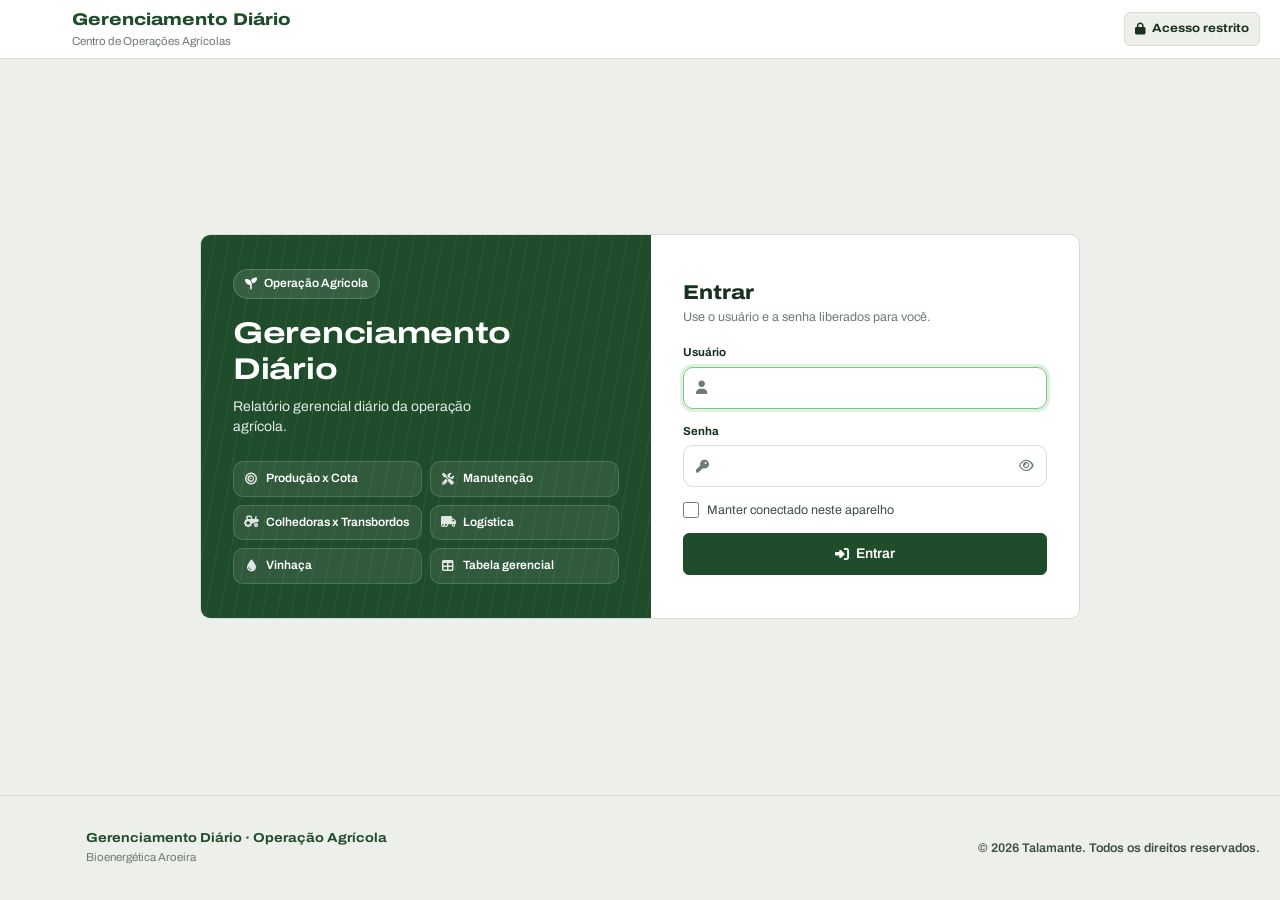
==== commit 6cfe3b58: "Add files via upload" ====
--- a/acessos.html
+++ b/acessos.html
@@ -6,9 +6,10 @@
   <meta name="robots" content="noindex">
   <title>Gerenciar Acessos · Gerenciamento Diário</title>
   <link rel="icon" type="image/png" href="assets/favicon.png">
-  <link href="https://fonts.googleapis.com/css2?family=Inter:wght@400;500;600;700;800&display=swap" rel="stylesheet">
+  <link href="https://fonts.googleapis.com/css2?family=Archivo:wdth,wght@62..125,100..900&display=swap" rel="stylesheet">
   <link rel="stylesheet" href="https://cdnjs.cloudflare.com/ajax/libs/font-awesome/6.5.2/css/all.min.css">
-  <link rel="stylesheet" href="style.css?v=20261006b">
+  <link rel="stylesheet" href="style.css?v=20261012b">
+  <link rel="stylesheet" href="tema.css?v=20261012b">
   <style>
     body { background: #F4F7F5; }
     .adm { max-width: 760px; margin: 0 auto; padding: 24px 16px 48px; }
@@ -44,7 +45,7 @@
   <main class="adm" id="app"></main>
   <div class="toast" id="toast" role="status" aria-live="polite"></div>
 
-  <script src="acesso.js?v=20261006b"></script>
+  <script src="acesso.js?v=20261012b"></script>
   <script>
   (async () => {
     const A = window.Acesso, $ = s => document.querySelector(s), esc = A.esc;
--- a/style.css
+++ b/style.css
@@ -728,3 +728,6 @@
   .auth .footer__inner { justify-content: center; text-align: center; }
 }
 @media print { .auth { display: none; } #btnSair { display: none; } }
+
+/* Cabeçalhos longos da Tabela Gerencial: quebra em 2 linhas com largura padronizada */
+table.dataTable thead th.col-wrap { white-space: normal !important; width: 112px; min-width: 112px; max-width: 112px; line-height: 1.25; vertical-align: bottom; }
--- a/tema.css
+++ b/tema.css
@@ -0,0 +1,151 @@
+/* =========================================================
+   Tema "Boletim de Safra" — camada visual sobre o style.css
+   Mesma estrutura do painel; muda só tipografia, cor e acabamento.
+   Família única: Archivo (largura variável) — a versão expandida
+   lembra a sinalização de máquinas agrícolas e dá voz aos números.
+   ========================================================= */
+:root {
+  --ink:        #18301F;   /* texto forte: verde-carvão */
+  --canavial:   #1F4D2B;   /* verde do placar */
+  --folha:      #3C7A35;   /* verde de apoio */
+  --broto:      #A9C99A;   /* verde claro de traço */
+  --palha:      #B98A2E;   /* palha seca: único acento, só para "você está aqui" */
+  --campo:      #EDF0EA;   /* fundo: cinza-sálvia frio */
+  --line:       #D8DED3;
+  --text:       #3F4E44;
+  --text-strong:#18301F;
+  --muted:      #6E7C72;
+  --green-900:  #1F4D2B;
+  --green-700:  #3C7A35;
+  --green-100:  #E3EDDD;
+  --green-50:   #F1F5EE;
+  --bg:         #EDF0EA;
+  --radius: 8px;
+  --radius-sm: 5px;
+  --shadow: none;
+  --shadow-hover: none;
+  --font: "Archivo", system-ui, -apple-system, "Segoe UI", sans-serif;
+}
+
+body { font-family: var(--font); color: var(--text); background: var(--campo); font-size: 13px; }
+h1, h2, h3, h4 { color: var(--ink); }
+
+/* ---------- Topo ---------- */
+.topbar { background: #fff; border-bottom: 0; box-shadow: 0 1px 0 var(--line); }
+.brand__text strong { font-stretch: 118%; font-weight: 800; color: var(--canavial); letter-spacing: 0; font-size: 17px; }
+.brand__text small { color: var(--muted); }
+.report-chip { background: var(--campo); border-color: var(--line); color: var(--ink); border-radius: 6px; font-stretch: 110%; }
+.btn { border-radius: 6px; font-weight: 600; }
+.btn--primary { background: var(--canavial); border-color: var(--canavial); }
+.btn--primary:hover { background: var(--folha); border-color: var(--folha); }
+.btn:focus-visible, .icon-btn:focus-visible, .seg__btn:focus-visible, .subnav a:focus-visible { outline: 2px solid var(--palha); outline-offset: 2px; }
+
+/* menu de seções: sublinhado palha no lugar das pílulas */
+.subnav { gap: 0; padding: 0 20px; }
+.subnav a { border-radius: 0; padding: 8px 12px 9px; font-weight: 600; color: var(--muted); border-bottom: 3px solid transparent; }
+.subnav a:hover { background: transparent; color: var(--ink); }
+.subnav a.is-active { background: transparent; color: var(--ink); border-bottom-color: var(--palha); }
+
+/* ---------- Barra de filtros ---------- */
+.filters-bar { background: rgba(237,240,234,.95); }
+.field { border-radius: 6px; border-color: var(--line); }
+.field span { text-transform: none; letter-spacing: 0; font-size: 11.5px; font-weight: 600; }
+
+/* ---------- Placar (o único bloco forte da página) ---------- */
+.hero {
+  border-radius: 10px; padding: 0; gap: 0;
+  background: var(--canavial);
+  box-shadow: none;
+}
+.hero::after { opacity: .06; background: repeating-linear-gradient(100deg, #fff 0 1px, transparent 1px 14px); }
+.hstat { background: transparent; border: 0; border-radius: 0; padding: 18px 22px 20px; border-left: 1px solid rgba(255,255,255,.16); }
+.hstat:first-child { border-left: 0; }
+.hstat span { text-transform: none; letter-spacing: 0; font-size: 12.5px; font-weight: 500; opacity: .82; }
+.hstat strong { font-size: 30px; font-weight: 700; font-stretch: 125%; letter-spacing: -.01em; margin-top: 6px; line-height: 1.05; }
+.hstat .sem { box-shadow: none; }
+
+/* ---------- Títulos de seção ---------- */
+.section { margin-top: 28px; }
+.section--first { margin-top: 0; }
+.section__head { margin-bottom: 12px; padding-bottom: 8px; border-bottom: 1px solid var(--line); }
+.section__head h2 { font-size: 19px; font-weight: 700; font-stretch: 118%; letter-spacing: 0; gap: 10px; }
+.section__head h2 i { color: var(--folha); font-size: 15px; }
+.section__head p { font-size: 12px; }
+
+/* ---------- Painéis: planos, sem sombra, borda fina ---------- */
+.card, .kpi { border-radius: var(--radius); box-shadow: none; border-color: var(--line); }
+.kpi:hover { box-shadow: none; transform: none; border-color: var(--broto); }
+.card__head h3 { font-size: 14px; font-weight: 700; font-stretch: 110%; }
+.hint, .legend-inline { color: var(--muted); }
+.kpi__label { font-weight: 500; color: var(--muted); font-size: 12px; }
+.kpi__icon { background: var(--green-50); color: var(--folha); border-radius: 6px; }
+.kpi__value { font-weight: 700; font-stretch: 118%; font-size: 22px; letter-spacing: 0; color: var(--ink); }
+.kpi__value small { font-stretch: 100%; }
+.icon-btn { border-radius: 6px; }
+.bar { background: var(--green-100); }
+.bar > i { background: var(--folha); }
+
+/* ---------- Tabelas ---------- */
+table.dataTable thead th {
+  background: #fff; color: var(--ink); text-transform: none; letter-spacing: 0;
+  font-size: 11.5px; font-weight: 700; border-bottom: 2px solid var(--canavial) !important;
+}
+table.dataTable tbody td { border-top-color: #E6EAE2; }
+table.dataTable tbody tr:hover > * { box-shadow: inset 0 0 0 9999px rgba(60,122,53,.07) !important; }
+table.dataTable thead th.col-wrap { width: 104px; min-width: 104px; max-width: 104px; }
+
+/* rótulos internos sem caixa-alta */
+.ri__k, .h-sub { text-transform: none; letter-spacing: 0; }
+
+/* ---------- Segmentados ---------- */
+.seg { border-radius: 7px; }
+.seg__btn { border-radius: 5px; }
+
+/* ---------- Rodapé ---------- */
+.footer { background: transparent; border-top: 1px solid var(--line); }
+.footer__brand strong { font-stretch: 112%; }
+
+/* ---------- Login (mesmo tom) ---------- */
+.auth__hero { background: var(--canavial); }
+.auth__hero::after { opacity: .06; background: repeating-linear-gradient(100deg, #fff 0 1px, transparent 1px 14px); }
+.auth__hero h1 { font-stretch: 125%; font-weight: 700; letter-spacing: -.01em; }
+.auth__kicker { text-transform: none; letter-spacing: 0; font-size: 12px; font-weight: 600; }
+.auth__card { box-shadow: none; border-radius: 10px; }
+.auth__title { font-stretch: 115%; }
+
+@media (max-width: 760px) {
+  .hstat { padding: 12px 14px; border-left: 0; border-top: 1px solid rgba(255,255,255,.14); }
+  .hstat:first-child { border-top: 0; }
+  .hstat strong { font-size: 21px; font-stretch: 108%; }
+  .brand__text strong { font-stretch: 100%; font-size: 15px; }
+  .section__head h2 { font-size: 17px; }
+}
+@media (prefers-reduced-motion: reduce) { * { transition: none !important; animation: none !important; } }
+
+/* ---------- Rótulos em caixa normal (sem caixa-alta) ---------- */
+.prio__k, .agro-kpis span, .sub-title, .grad-legend > span:first-child, .simple-table th, .eq small,
+.cx__t th, .perda-resumo span, .cx__tl-h {
+  text-transform: none; letter-spacing: 0;
+}
+.agro-kpis span, .perda-resumo span, .eq small { font-size: 11.5px; font-weight: 600; }
+.cx__t th, .cx__tl-h, .sub-title { font-size: 11px; font-weight: 700; color: var(--muted); }
+.simple-table th { background: #fff; color: var(--ink); font-size: 11.5px; border-bottom: 2px solid var(--canavial); }
+.perda-resumo b, .agro-kpis b { font-stretch: 115%; }
+
+/* Opção C — 5 cartões separados, faixa lateral no tom do semáforo */
+.hero.placar { display: grid; grid-template-columns: repeat(5, minmax(0,1fr)); gap: 10px; padding: 0; background: transparent; color: var(--ink); border-radius: 0; }
+.hero.placar::after { display: none; }
+.placar .pl-item { min-width: 0; padding: 14px 18px 13px; background: #fff; border: 1px solid var(--line); border-left: 4px solid var(--canavial); border-radius: 8px; }
+.placar .pl-item.is-bad { border-left-color: #C62828; }
+.placar .pl-item.is-warn { border-left-color: #E0A100; }
+.placar .pl-item.is-ok { border-left-color: #2E7D32; }
+.placar .pl-k { display: block; font-size: 12.5px; font-weight: 500; color: var(--muted); }
+.placar strong { display: block; font-size: 26px; font-weight: 700; font-stretch: 112%; color: var(--ink); line-height: 1.1; margin: 6px 0 7px; white-space: nowrap; overflow: hidden; text-overflow: ellipsis; }
+.placar .pl-s { display: flex; align-items: center; gap: 6px; font-size: 12px; color: var(--muted); white-space: nowrap; overflow: hidden; text-overflow: ellipsis; }
+.placar .pl-s b { color: var(--ink); }
+.placar .pl-s .sem { width: 7px; height: 7px; box-shadow: none; }
+.placar .pl-bar { display: block; height: 4px; border-radius: 2px; background: var(--green-100); margin: 0 0 8px; overflow: hidden; }
+.placar .pl-bar i { display: block; height: 100%; background: var(--folha); border-radius: 2px; }
+.placar .is-bad .pl-bar i { background: #C62828; }
+@media (max-width: 1100px) { .hero.placar { grid-template-columns: repeat(3, minmax(0,1fr)); } }
+@media (max-width: 760px) { .hero.placar { grid-template-columns: repeat(2, minmax(0,1fr)); } .placar .pl-item:first-child { grid-column: 1 / -1; } .placar strong { font-size: 20px; font-stretch: 105%; } }
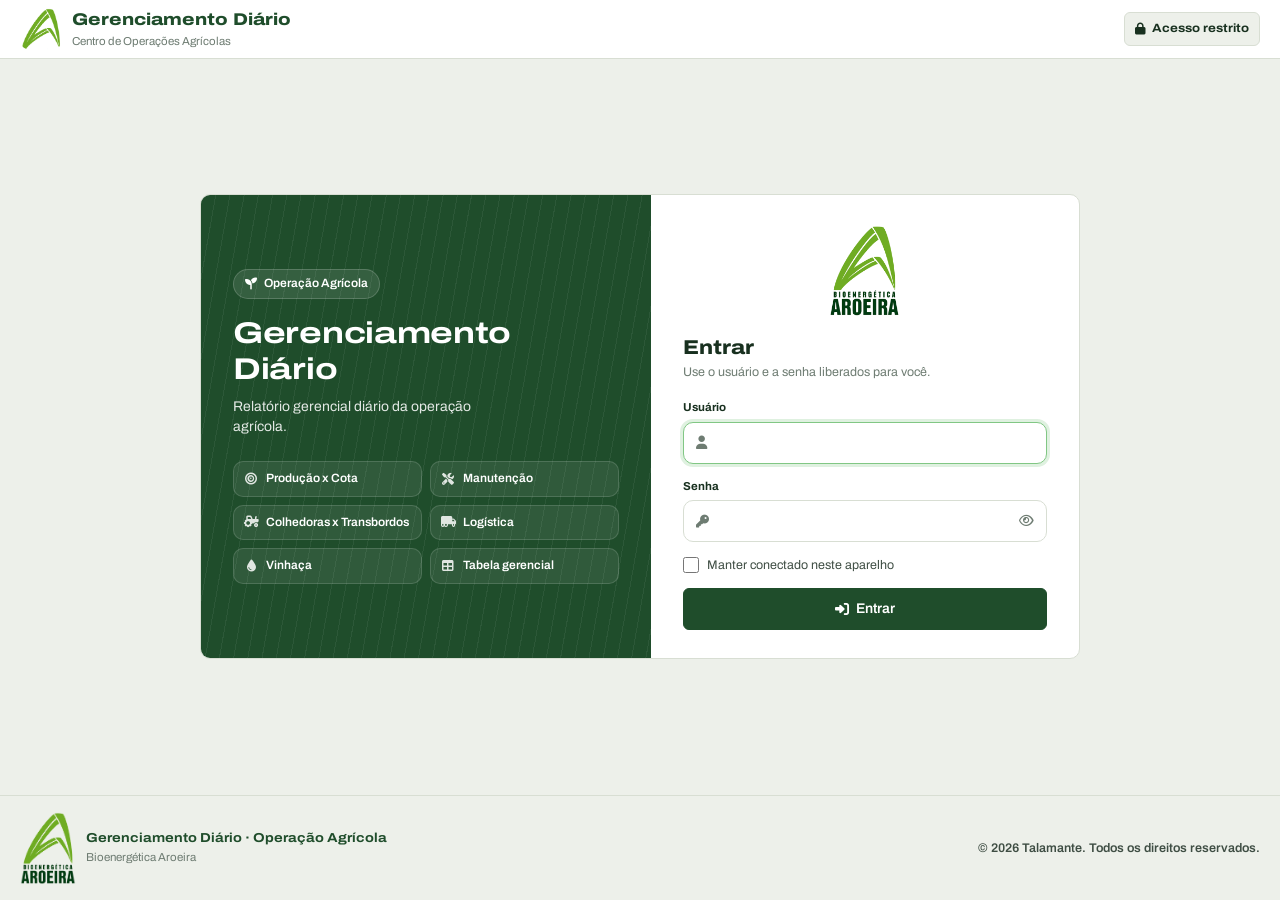
==== commit a4af5530: "Add files via upload" ====
--- a/acessos.html
+++ b/acessos.html
@@ -5,7 +5,7 @@
   <meta name="viewport" content="width=device-width, initial-scale=1.0">
   <meta name="robots" content="noindex">
   <title>Gerenciar Acessos · Gerenciamento Diário</title>
-  <link rel="icon" type="image/png" href="assets/favicon.png">
+  <link rel="icon" type="image/png" href="favicon.png">
   <link href="https://fonts.googleapis.com/css2?family=Archivo:wdth,wght@62..125,100..900&display=swap" rel="stylesheet">
   <link rel="stylesheet" href="https://cdnjs.cloudflare.com/ajax/libs/font-awesome/6.5.2/css/all.min.css">
   <link rel="stylesheet" href="style.css?v=20261012b">
@@ -45,7 +45,7 @@
   <main class="adm" id="app"></main>
   <div class="toast" id="toast" role="status" aria-live="polite"></div>
 
-  <script src="acesso.js?v=20261012b"></script>
+  <script src="acesso.js?v=20261012c"></script>
   <script>
   (async () => {
     const A = window.Acesso, $ = s => document.querySelector(s), esc = A.esc;
@@ -56,7 +56,7 @@
 
     const shell = inner => {
       document.body.classList.remove('auth-locked');
-      $('#app').innerHTML = `<header class="adm__head"><img src="assets/logo-icon.png" alt="" onerror="this.remove()"><div><h1>Gerenciar acessos</h1><small>Usuários liberados do painel Gerenciamento Diário</small></div><a class="btn" href="./"><i class="fa-solid fa-chart-column"></i><span>Abrir painel</span></a></header>${inner}`;
+      $('#app').innerHTML = `<header class="adm__head"><img src="logo-icon.png" alt="" onerror="this.remove()"><div><h1>Gerenciar acessos</h1><small>Usuários liberados do painel Gerenciamento Diário</small></div><a class="btn" href="./"><i class="fa-solid fa-chart-column"></i><span>Abrir painel</span></a></header>${inner}`;
     };
 
     /* ---------- Primeiro acesso ---------- */
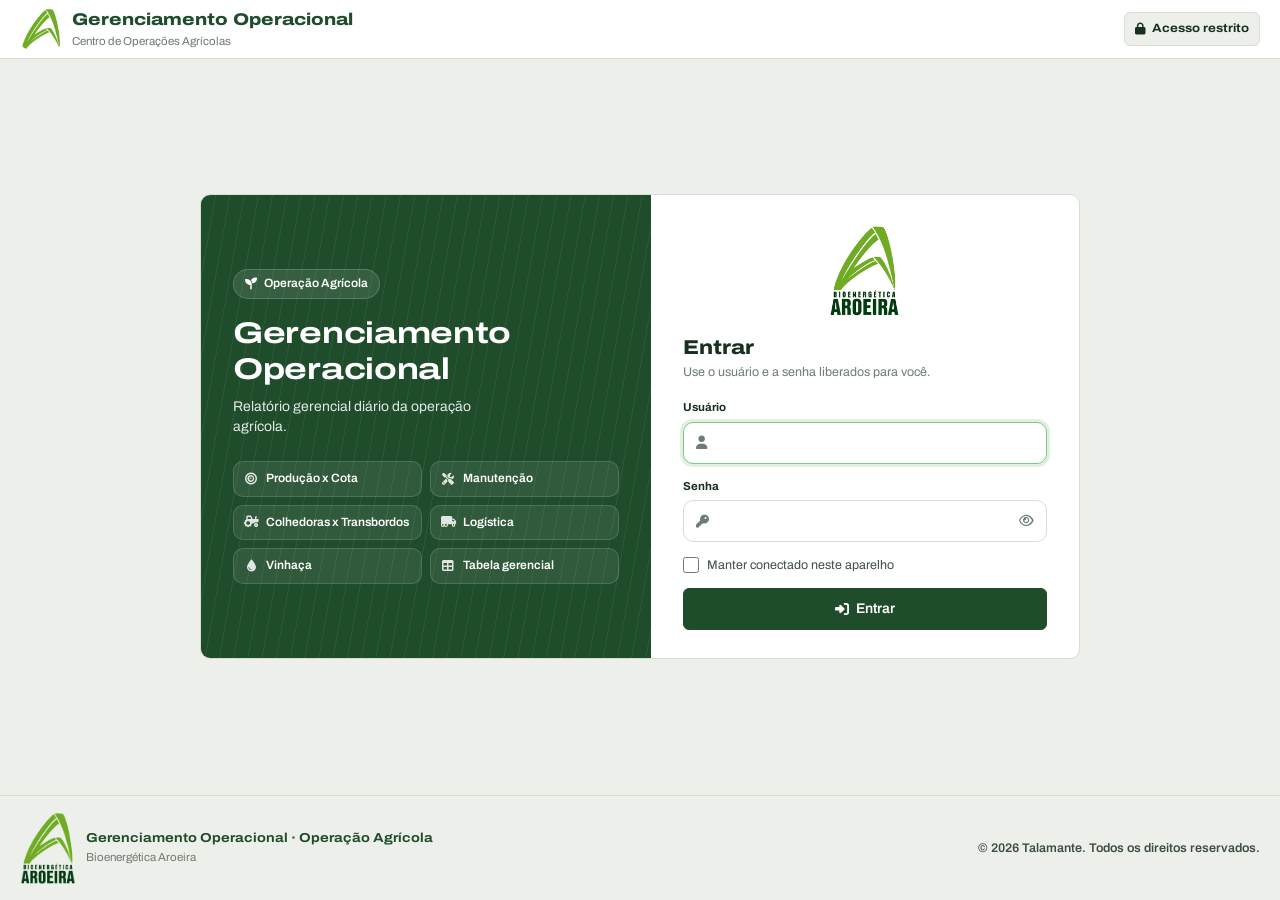
==== commit 8f1f4b73: "Add files via upload" ====
--- a/acessos.html
+++ b/acessos.html
@@ -4,7 +4,7 @@
   <meta charset="UTF-8">
   <meta name="viewport" content="width=device-width, initial-scale=1.0">
   <meta name="robots" content="noindex">
-  <title>Gerenciar Acessos · Gerenciamento Diário</title>
+  <title>Gerenciar Acessos · Gerenciamento Operacional</title>
   <link rel="icon" type="image/png" href="favicon.png">
   <link href="https://fonts.googleapis.com/css2?family=Archivo:wdth,wght@62..125,100..900&display=swap" rel="stylesheet">
   <link rel="stylesheet" href="https://cdnjs.cloudflare.com/ajax/libs/font-awesome/6.5.2/css/all.min.css">
@@ -45,7 +45,7 @@
   <main class="adm" id="app"></main>
   <div class="toast" id="toast" role="status" aria-live="polite"></div>
 
-  <script src="acesso.js?v=20261012c"></script>
+  <script src="acesso.js?v=20261118a"></script>
   <script>
   (async () => {
     const A = window.Acesso, $ = s => document.querySelector(s), esc = A.esc;
@@ -56,7 +56,7 @@
 
     const shell = inner => {
       document.body.classList.remove('auth-locked');
-      $('#app').innerHTML = `<header class="adm__head"><img src="logo-icon.png" alt="" onerror="this.remove()"><div><h1>Gerenciar acessos</h1><small>Usuários liberados do painel Gerenciamento Diário</small></div><a class="btn" href="./"><i class="fa-solid fa-chart-column"></i><span>Abrir painel</span></a></header>${inner}`;
+      $('#app').innerHTML = `<header class="adm__head"><img src="logo-icon.png" alt="" onerror="this.remove()"><div><h1>Gerenciar acessos</h1><small>Usuários liberados do painel Gerenciamento Operacional</small></div><a class="btn" href="./"><i class="fa-solid fa-chart-column"></i><span>Abrir painel</span></a></header>${inner}`;
     };
 
     /* ---------- Primeiro acesso ---------- */
--- a/style.css
+++ b/style.css
@@ -1,5 +1,5 @@
 /* =========================================================
-   Gerenciamento Diário · Operação Agrícola
+   Gerenciamento Operacional · Operação Agrícola
    Tema claro corporativo — sem frameworks · layout compacto
    ========================================================= */
 
